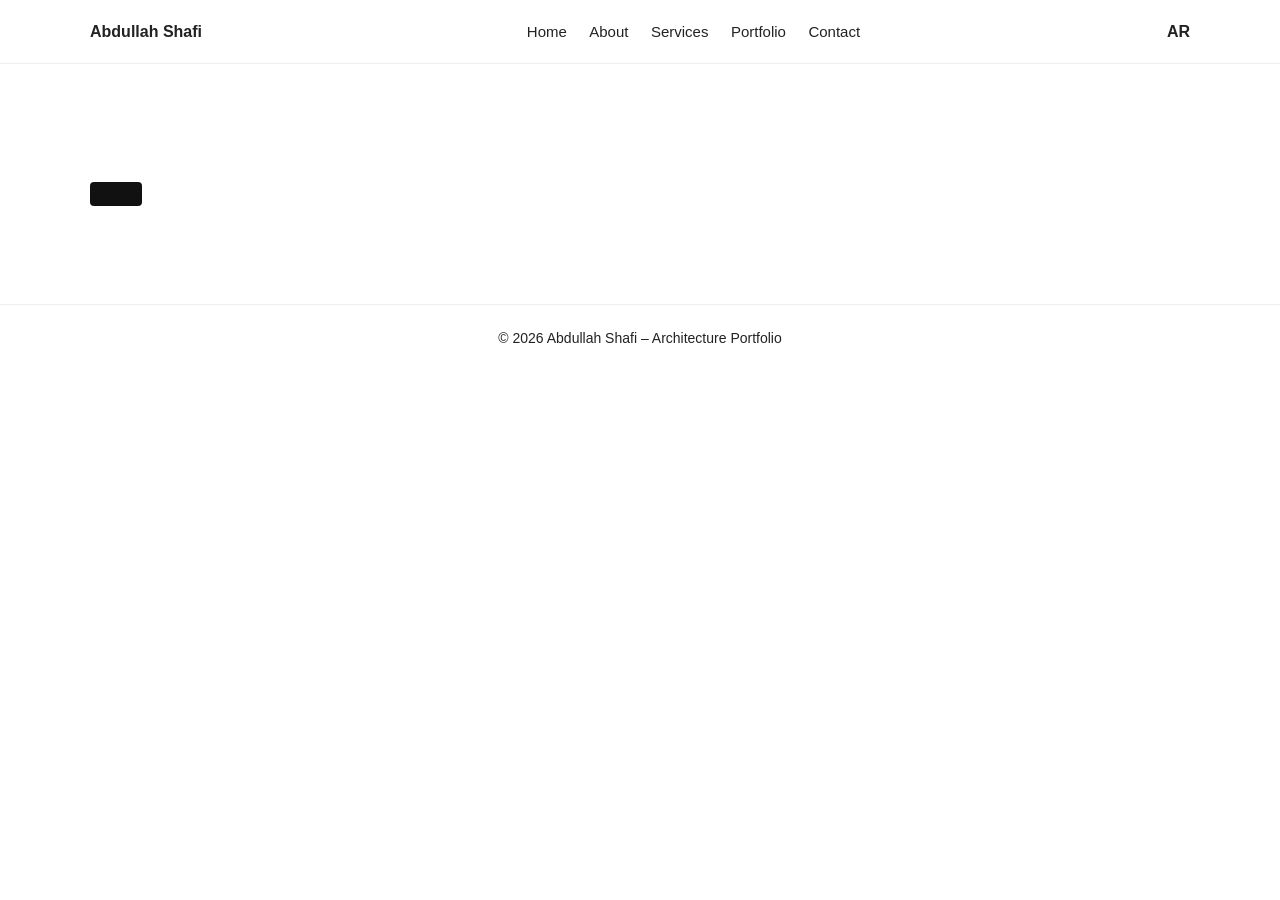
==== index.html @ 75d3f3c8 "Update index.html" ====
<!DOCTYPE html>
<html lang="en">
<head>
<meta charset="UTF-8">
<title>Abdullah Shafi | Architectural Engineer</title>
<meta name="viewport" content="width=device-width, initial-scale=1.0">
<meta name="description" content="Professional Architectural Engineer Portfolio">
<link rel="stylesheet" href="style.css">
</head>
<body>

<header>
<div class="container nav">
<strong>Abdullah Shafi</strong>
<nav>
<a href="index.html">Home</a>
<a href="about.html">About</a>
<a href="services.html">Services</a>
<a href="portfolio.html">Portfolio</a>
<a href="contact.html">Contact</a>
</nav>
<div class="lang" onclick="toggleLang()">AR</div>
</div>
</header>

<section class="hero">
<div class="container">
<h1 data-en="Modern Architectural Design"
    data-ar="تصميم معماري حديث"></h1>

<p data-en="Architectural Engineer specialized in modern, high-end architectural and planning solutions."
   data-ar="مهندس معماري متخصص في الحلول المعمارية الحديثة والمتقدمة."></p>

<a href="portfolio.html" class="btn"
   data-en="View Portfolio"
   data-ar="عرض الأعمال"></a>
</div>
</section>

<footer>© 2026 Abdullah Shafi – Architecture Portfolio</footer>
<script src="main.js"></script>
</body>
</html>
---- style.css ----
*{
  margin:0;
  padding:0;
  box-sizing:border-box;
  font-family: "Segoe UI", Arial, sans-serif;
}

body{
  background:#fff;
  color:#222;
  line-height:1.7;
}

a{ text-decoration:none; color:inherit; }

.container{
  width:90%;
  max-width:1100px;
  margin:auto;
}

/* HEADER */
header{
  border-bottom:1px solid #eee;
  padding:18px 0;
}
.nav{
  display:flex;
  justify-content:space-between;
  align-items:center;
}
nav a{
  margin-left:18px;
  font-size:15px;
}
.lang{
  cursor:pointer;
  font-weight:600;
}

/* HERO */
.hero{
  padding:90px 0;
}
.hero h1{
  font-size:38px;
  margin-bottom:18px;
}
.hero p{
  max-width:650px;
  margin-bottom:28px;
}
.btn{
  background:#111;
  color:#fff;
  padding:12px 26px;
  border-radius:4px;
  display:inline-block;
}

/* SECTIONS */
section{
  padding:80px 0;
}
h2{
  font-size:30px;
  margin-bottom:25px;
}

/* GRID / CARDS */
.grid{
  display:grid;
  grid-template-columns:repeat(auto-fit,minmax(250px,1fr));
  gap:24px;
}
.card{
  border:1px solid #eee;
  padding:26px;
  border-radius:6px;
}

/* FOOTER */
footer{
  border-top:1px solid #eee;
  padding:22px;
  text-align:center;
  font-size:14px;
}

/* MOBILE */
@media(max-width:768px){
  nav{ display:none; }
  .hero h1{ font-size:26px; }
   }
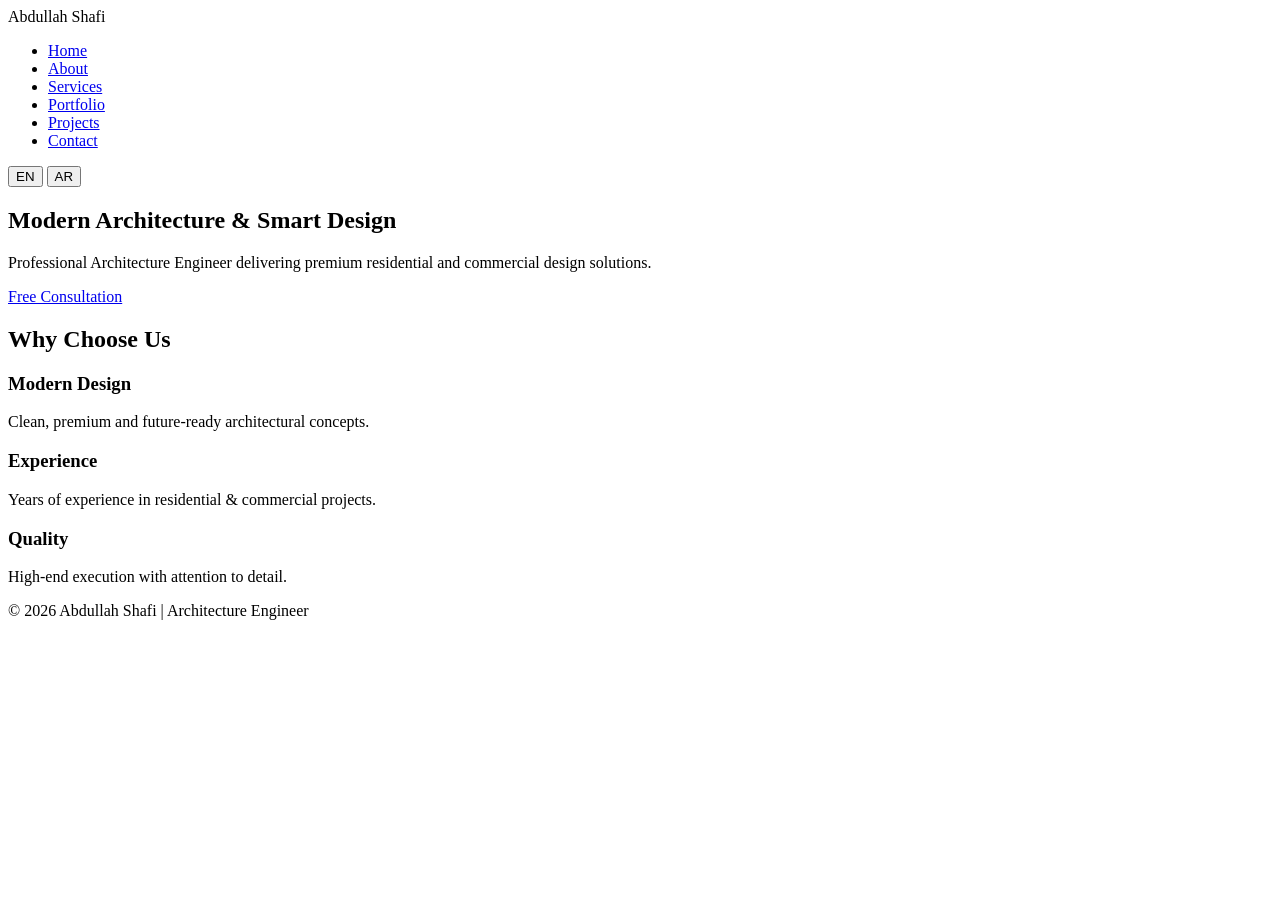
==== commit 2c06f16d: "Update index.html" ====
--- a/index.html
+++ b/index.html
@@ -1,43 +1,67 @@
 <!DOCTYPE html>
 <html lang="en">
 <head>
-<meta charset="UTF-8">
-<title>Abdullah Shafi | Architectural Engineer</title>
-<meta name="viewport" content="width=device-width, initial-scale=1.0">
-<meta name="description" content="Professional Architectural Engineer Portfolio">
-<link rel="stylesheet" href="style.css">
+    <meta charset="UTF-8">
+    <title>Abdullah Shafi | Architecture Engineer</title>
+    <meta name="description" content="Professional Architecture Engineer providing modern design and planning services.">
+    <meta name="viewport" content="width=device-width, initial-scale=1.0">
+
+    <link rel="stylesheet" href="css/style.css">
 </head>
 <body>
 
 <header>
-<div class="container nav">
-<strong>Abdullah Shafi</strong>
-<nav>
-<a href="index.html">Home</a>
-<a href="about.html">About</a>
-<a href="services.html">Services</a>
-<a href="portfolio.html">Portfolio</a>
-<a href="contact.html">Contact</a>
-</nav>
-<div class="lang" onclick="toggleLang()">AR</div>
-</div>
+    <nav>
+        <div class="logo">Abdullah Shafi</div>
+        <ul>
+            <li><a href="index.html">Home</a></li>
+            <li><a href="about.html">About</a></li>
+            <li><a href="services.html">Services</a></li>
+            <li><a href="portfolio.html">Portfolio</a></li>
+            <li><a href="projects.html">Projects</a></li>
+            <li><a href="contact.html">Contact</a></li>
+        </ul>
+
+        <div>
+            <button onclick="switchLang('en')">EN</button>
+            <button onclick="switchLang('ar')">AR</button>
+        </div>
+    </nav>
 </header>
 
 <section class="hero">
-<div class="container">
-<h1 data-en="Modern Architectural Design"
-    data-ar="تصميم معماري حديث"></h1>
-
-<p data-en="Architectural Engineer specialized in modern, high-end architectural and planning solutions."
-   data-ar="مهندس معماري متخصص في الحلول المعمارية الحديثة والمتقدمة."></p>
-
-<a href="portfolio.html" class="btn"
-   data-en="View Portfolio"
-   data-ar="عرض الأعمال"></a>
-</div>
+    <div>
+        <h1>Modern Architecture & Smart Design</h1>
+        <p>
+            Professional Architecture Engineer delivering premium residential
+            and commercial design solutions.
+        </p>
+        <a href="contact.html" class="btn">Free Consultation</a>
+    </div>
 </section>
 
-<footer>© 2026 Abdullah Shafi – Architecture Portfolio</footer>
-<script src="main.js"></script>
+<section>
+    <h2 class="section-title">Why Choose Us</h2>
+    <div class="cards">
+        <div class="card">
+            <h3>Modern Design</h3>
+            <p>Clean, premium and future-ready architectural concepts.</p>
+        </div>
+        <div class="card">
+            <h3>Experience</h3>
+            <p>Years of experience in residential & commercial projects.</p>
+        </div>
+        <div class="card">
+            <h3>Quality</h3>
+            <p>High-end execution with attention to detail.</p>
+        </div>
+    </div>
+</section>
+
+<footer>
+    © 2026 Abdullah Shafi | Architecture Engineer
+</footer>
+
+<script src="js/main.js"></script>
 </body>
-</html>
+    </html>
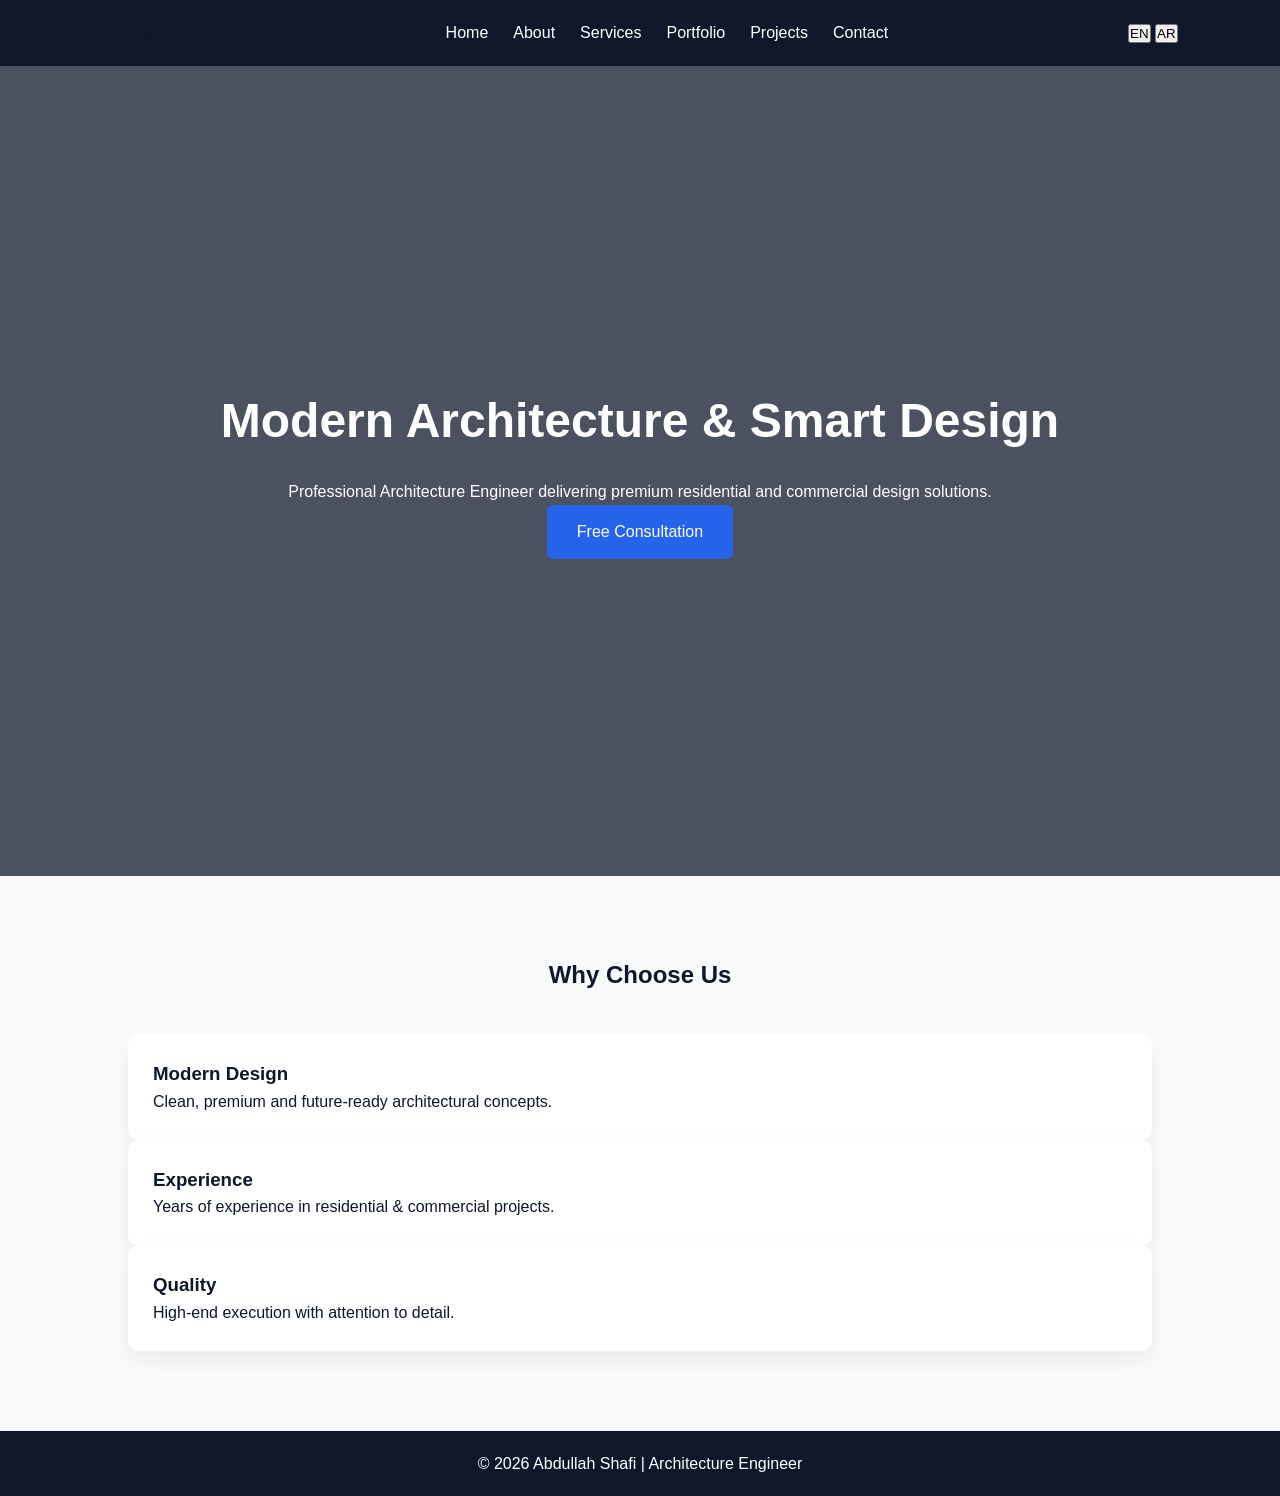
==== commit 179ab410: "Update index.html" ====
--- a/index.html
+++ b/index.html
@@ -6,7 +6,7 @@
     <meta name="description" content="Professional Architecture Engineer providing modern design and planning services.">
     <meta name="viewport" content="width=device-width, initial-scale=1.0">
 
-    <link rel="stylesheet" href="css/style.css">
+    <link rel="stylesheet" href="style.css">
 </head>
 <body>
 
@@ -62,6 +62,6 @@
     © 2026 Abdullah Shafi | Architecture Engineer
 </footer>
 
-<script src="js/main.js"></script>
+<script src=main.js"></script>
 </body>
     </html>
--- a/style.css
+++ b/style.css
@@ -0,0 +1,135 @@
+/* ===== RESET ===== */
+*{
+    margin:0;
+    padding:0;
+    box-sizing:border-box;
+}
+
+/* ===== Colors ===== */
+:root{
+    --black:#0f172a;
+    --blue:#2563eb;
+    --light:#f8fafc;
+    --white:#ffffff;
+}
+
+/* ===== Body ===== */
+body{
+    font-family: 'Poppins', sans-serif;
+    background:var(--white);
+    color:var(--black);
+    line-height:1.6;
+}
+
+/* ===== Navbar ===== */
+header{
+    background:var(--black);
+    padding:20px 8%;
+}
+
+nav{
+    display:flex;
+    justify-content:space-between;
+    align-items:center;
+}
+
+nav ul{
+    display:flex;
+    list-style:none;
+    gap:25px;
+}
+
+nav ul li a{
+    color:var(--white);
+    text-decoration:none;
+    font-weight:500;
+    transition:0.3s;
+}
+
+nav ul li a:hover{
+    color:var(--blue);
+}
+
+/* ===== Hero ===== */
+.hero{
+    height:90vh;
+    display:flex;
+    align-items:center;
+    justify-content:center;
+    text-align:center;
+    color:white;
+    background:
+    linear-gradient(rgba(15,23,42,0.75),rgba(15,23,42,0.75)),
+    url('https://images.unsplash.com/photo-1503387762-592deb58ef4e');
+    background-size:cover;
+    background-position:center;
+}
+
+.hero h1{
+    font-size:48px;
+    margin-bottom:20px;
+}
+
+.btn{
+    background:var(--blue);
+    padding:14px 30px;
+    color:white;
+    text-decoration:none;
+    border-radius:6px;
+    display:inline-block;
+    transition:0.3s;
+}
+
+.btn:hover{
+    background:#1d4ed8;
+}
+
+/* ===== Sections ===== */
+section{
+    padding:80px 10%;
+    background:var(--light);
+}
+
+h2{
+    text-align:center;
+    margin-bottom:40px;
+}
+
+/* ===== Cards ===== */
+.grid{
+    display:grid;
+    grid-template-columns:repeat(auto-fit,minmax(280px,1fr));
+    gap:30px;
+}
+
+.card{
+    background:white;
+    padding:25px;
+    border-radius:10px;
+    box-shadow:0 10px 25px rgba(0,0,0,0.06);
+    transition:0.3s;
+}
+
+.card:hover{
+    transform:translateY(-8px);
+}
+
+/* ===== Footer ===== */
+footer{
+    background:var(--black);
+    color:white;
+    text-align:center;
+    padding:20px;
+}
+
+/* ===== Responsive ===== */
+@media(max-width:768px){
+    .hero h1{
+        font-size:32px;
+    }
+
+    nav ul{
+        flex-direction:column;
+        gap:15px;
+    }
+    }
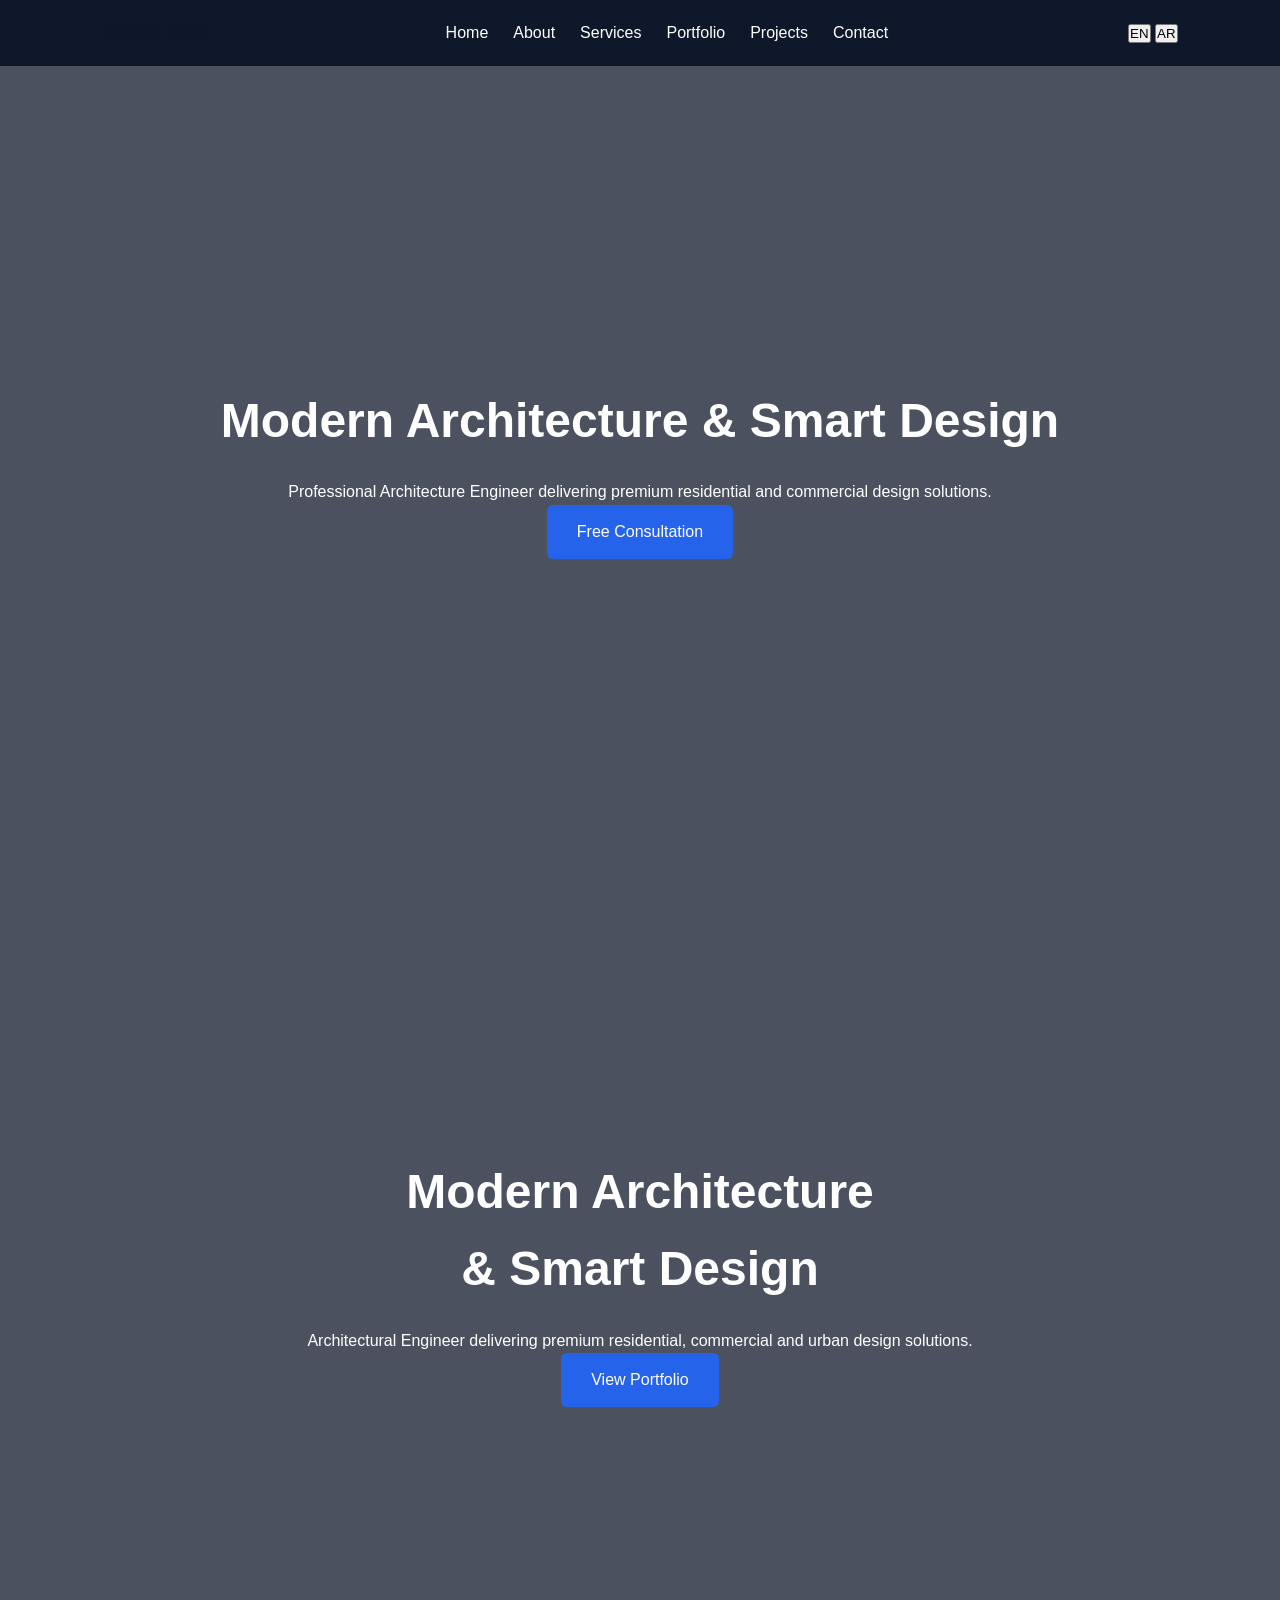
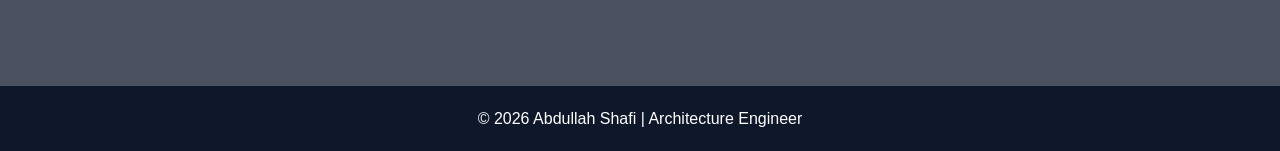
==== commit 0a0804ed: "Update index.html" ====
--- a/index.html
+++ b/index.html
@@ -40,21 +40,14 @@
     </div>
 </section>
 
-<section>
-    <h2 class="section-title">Why Choose Us</h2>
-    <div class="cards">
-        <div class="card">
-            <h3>Modern Design</h3>
-            <p>Clean, premium and future-ready architectural concepts.</p>
-        </div>
-        <div class="card">
-            <h3>Experience</h3>
-            <p>Years of experience in residential & commercial projects.</p>
-        </div>
-        <div class="card">
-            <h3>Quality</h3>
-            <p>High-end execution with attention to detail.</p>
-        </div>
+<section class="hero">
+    <div class="hero-content">
+        <h1>Modern Architecture<br> & Smart Design</h1>
+        <p>
+            Architectural Engineer delivering premium residential,
+            commercial and urban design solutions.
+        </p>
+        <a href="portfolio.html" class="btn">View Portfolio</a>
     </div>
 </section>
 
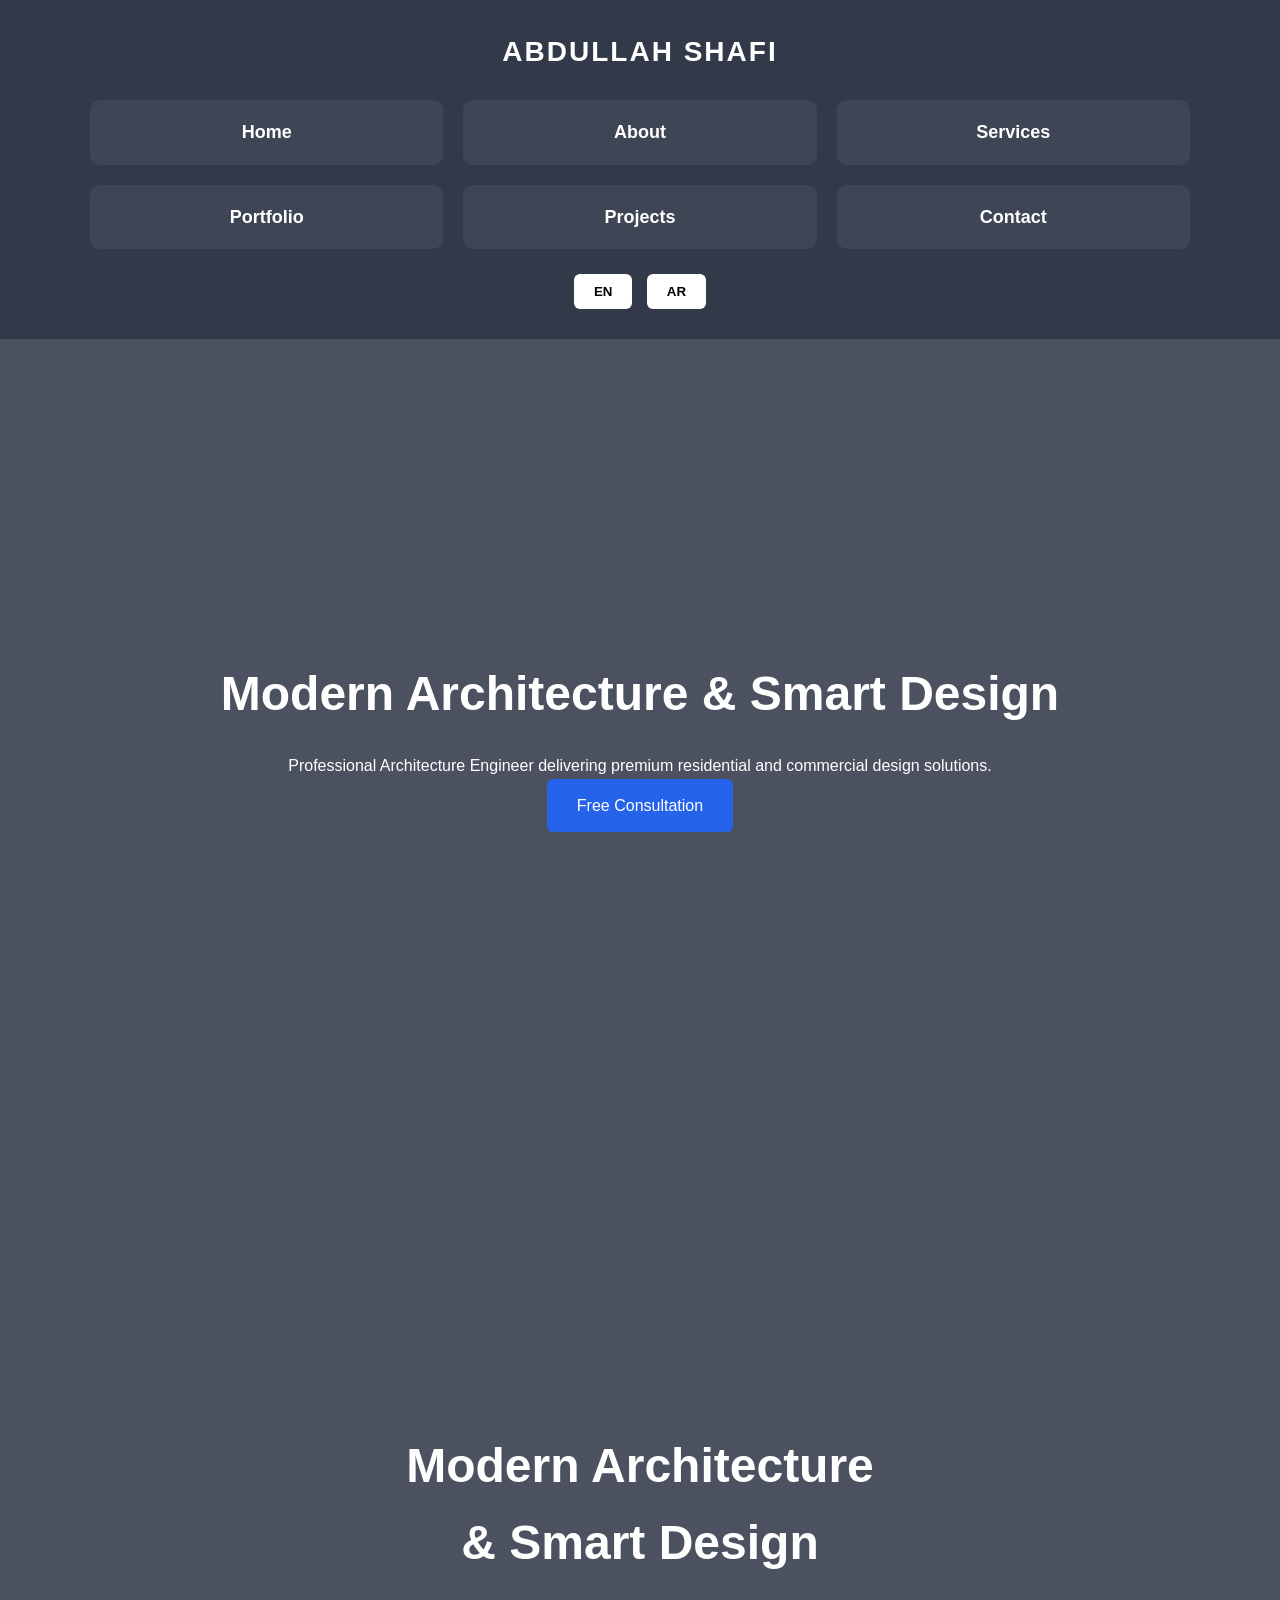
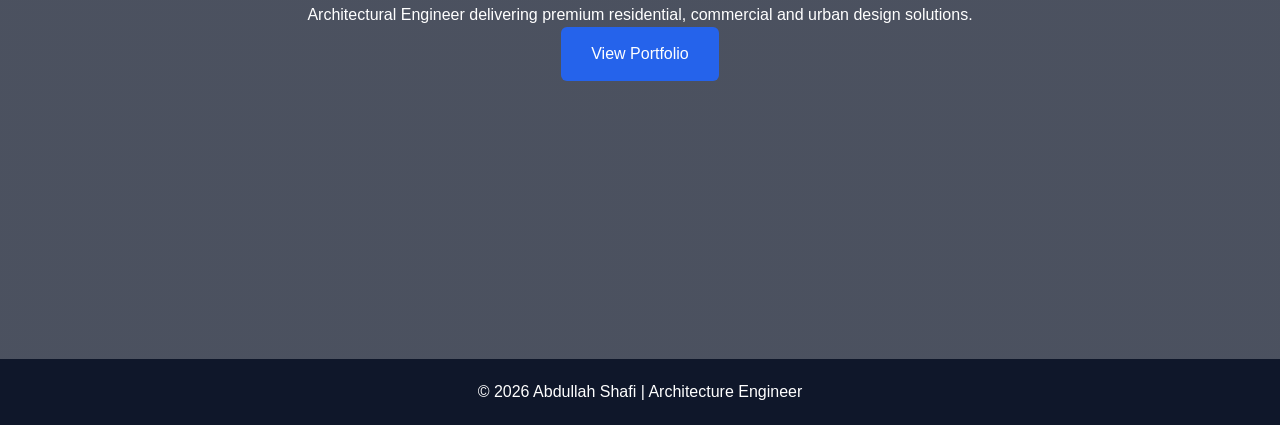
==== commit 8cba66b8: "Update index.html" ====
--- a/index.html
+++ b/index.html
@@ -10,23 +10,24 @@
 </head>
 <body>
 
-<header>
-    <nav>
-        <div class="logo">Abdullah Shafi</div>
-        <ul>
-            <li><a href="index.html">Home</a></li>
-            <li><a href="about.html">About</a></li>
-            <li><a href="services.html">Services</a></li>
-            <li><a href="portfolio.html">Portfolio</a></li>
-            <li><a href="projects.html">Projects</a></li>
-            <li><a href="contact.html">Contact</a></li>
-        </ul>
+<header class="lux-header">
+  <div class="nav-container">
+    <div class="logo">ABDULLAH SHAFI</div>
 
-        <div>
-            <button onclick="switchLang('en')">EN</button>
-            <button onclick="switchLang('ar')">AR</button>
-        </div>
-    </nav>
+    <ul class="lux-nav">
+      <li><a href="index.html">Home</a></li>
+      <li><a href="about.html">About</a></li>
+      <li><a href="services.html">Services</a></li>
+      <li><a href="portfolio.html">Portfolio</a></li>
+      <li><a href="projects.html">Projects</a></li>
+      <li><a href="contact.html">Contact</a></li>
+    </ul>
+
+    <div class="lang-switch">
+      <button onclick="switchLang('en')">EN</button>
+      <button onclick="switchLang('ar')">AR</button>
+    </div>
+  </div>
 </header>
 
 <section class="hero">
--- a/style.css
+++ b/style.css
@@ -21,34 +21,85 @@
     line-height:1.6;
 }
 
-/* ===== Navbar ===== */
-header{
-    background:var(--black);
-    padding:20px 8%;
-}
-
-nav{
-    display:flex;
-    justify-content:space-between;
-    align-items:center;
-}
-
-nav ul{
-    display:flex;
+/* ===== ULTRA LUXURY HEADER ===== */
+
+.lux-header{
+    background:rgba(15,23,42,0.85);
+    backdrop-filter:blur(12px);
+    padding:30px 5%;
+    text-align:center;
+}
+
+.nav-container{
+    max-width:1100px;
+    margin:auto;
+}
+
+.logo{
+    font-size:28px;
+    font-weight:700;
+    color:white;
+    letter-spacing:2px;
+    margin-bottom:25px;
+}
+
+/* ===== Grid Navigation ===== */
+
+.lux-nav{
+    display:grid;
+    grid-template-columns:repeat(3,1fr);
+    gap:20px;
     list-style:none;
-    gap:25px;
-}
-
-nav ul li a{
-    color:var(--white);
+    padding:0;
+}
+
+.lux-nav li a{
+    display:block;
+    padding:18px 0;
+    font-size:18px;
+    font-weight:600;
     text-decoration:none;
-    font-weight:500;
-    transition:0.3s;
-}
-
-nav ul li a:hover{
-    color:var(--blue);
-}
+    color:white;
+    background:rgba(255,255,255,0.06);
+    border-radius:10px;
+    transition:0.3s;
+}
+
+.lux-nav li a:hover{
+    background:#2563eb;
+    transform:translateY(-4px);
+    box-shadow:0 10px 25px rgba(0,0,0,0.3);
+}
+
+/* ===== Language Buttons ===== */
+
+.lang-switch{
+    margin-top:25px;
+}
+
+.lang-switch button{
+    padding:10px 20px;
+    border:none;
+    background:white;
+    margin:0 5px;
+    border-radius:6px;
+    font-weight:600;
+    cursor:pointer;
+    transition:0.3s;
+}
+
+.lang-switch button:hover{
+    background:#2563eb;
+    color:white;
+}
+
+/* ===== Responsive ===== */
+
+@media(max-width:768px){
+    .lux-nav{
+        grid-template-columns:repeat(2,1fr);
+    }
+    }
 
 /* ===== Hero ===== */
 .hero{
@@ -78,6 +129,49 @@
     border-radius:6px;
     display:inline-block;
     transition:0.3s;
+    /* ===== Premium Hero Upgrade ===== */
+
+.hero{
+    height:100vh;
+    display:flex;
+    align-items:center;
+    justify-content:center;
+    text-align:center;
+    background:
+    linear-gradient(rgba(15,23,42,0.75),rgba(15,23,42,0.75)),
+    url('https://images.unsplash.com/photo-1487958449943-2429e8be8625');
+    background-size:cover;
+    background-position:center;
+    color:white;
+    padding:0 20px;
+}
+
+.hero-content h1{
+    font-size:52px;
+    font-weight:600;
+    margin-bottom:20px;
+}
+
+.hero-content p{
+    font-size:18px;
+    margin-bottom:30px;
+    opacity:0.9;
+}
+
+.btn{
+    background:#2563eb;
+    padding:14px 32px;
+    border-radius:6px;
+    text-decoration:none;
+    color:white;
+    font-weight:500;
+    transition:0.3s;
+}
+
+.btn:hover{
+    background:#1e40af;
+    transform:translateY(-3px);
+                    }
 }
 
 .btn:hover{
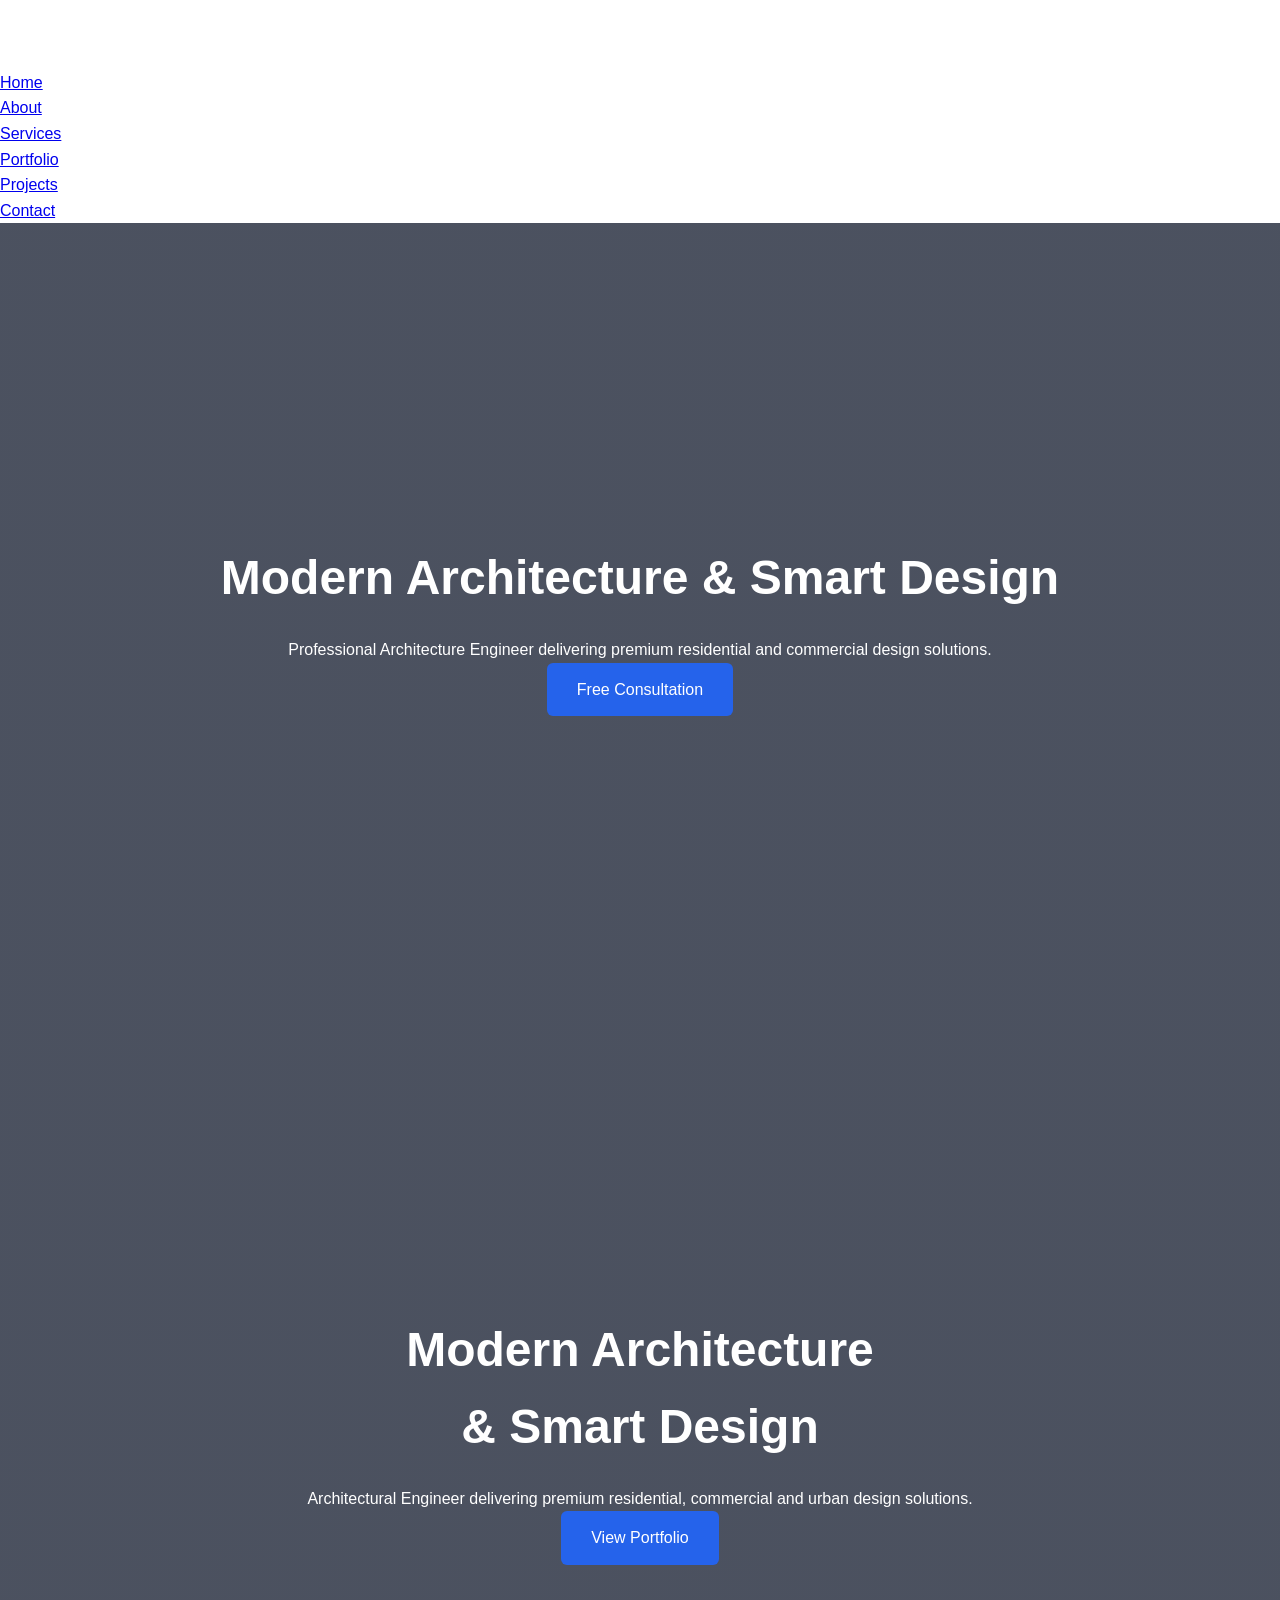
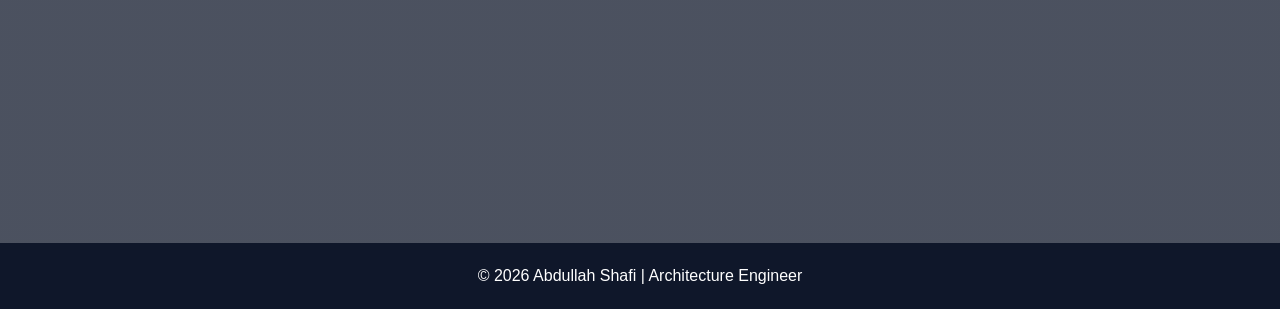
==== commit e26ac777: "Update index.html" ====
--- a/index.html
+++ b/index.html
@@ -10,24 +10,21 @@
 </head>
 <body>
 
-<header class="lux-header">
-  <div class="nav-container">
-    <div class="logo">ABDULLAH SHAFI</div>
+<header class="main-header">
+    <div class="container">
+        <h1 class="logo">Abdullah Shafi</h1>
 
-    <ul class="lux-nav">
-      <li><a href="index.html">Home</a></li>
-      <li><a href="about.html">About</a></li>
-      <li><a href="services.html">Services</a></li>
-      <li><a href="portfolio.html">Portfolio</a></li>
-      <li><a href="projects.html">Projects</a></li>
-      <li><a href="contact.html">Contact</a></li>
-    </ul>
-
-    <div class="lang-switch">
-      <button onclick="switchLang('en')">EN</button>
-      <button onclick="switchLang('ar')">AR</button>
+        <nav>
+            <ul class="nav-grid">
+                <li><a href="index.html">Home</a></li>
+                <li><a href="about.html">About</a></li>
+                <li><a href="services.html">Services</a></li>
+                <li><a href="portfolio.html">Portfolio</a></li>
+                <li><a href="projects.html">Projects</a></li>
+                <li><a href="contact.html">Contact</a></li>
+            </ul>
+        </nav>
     </div>
-  </div>
 </header>
 
 <section class="hero">
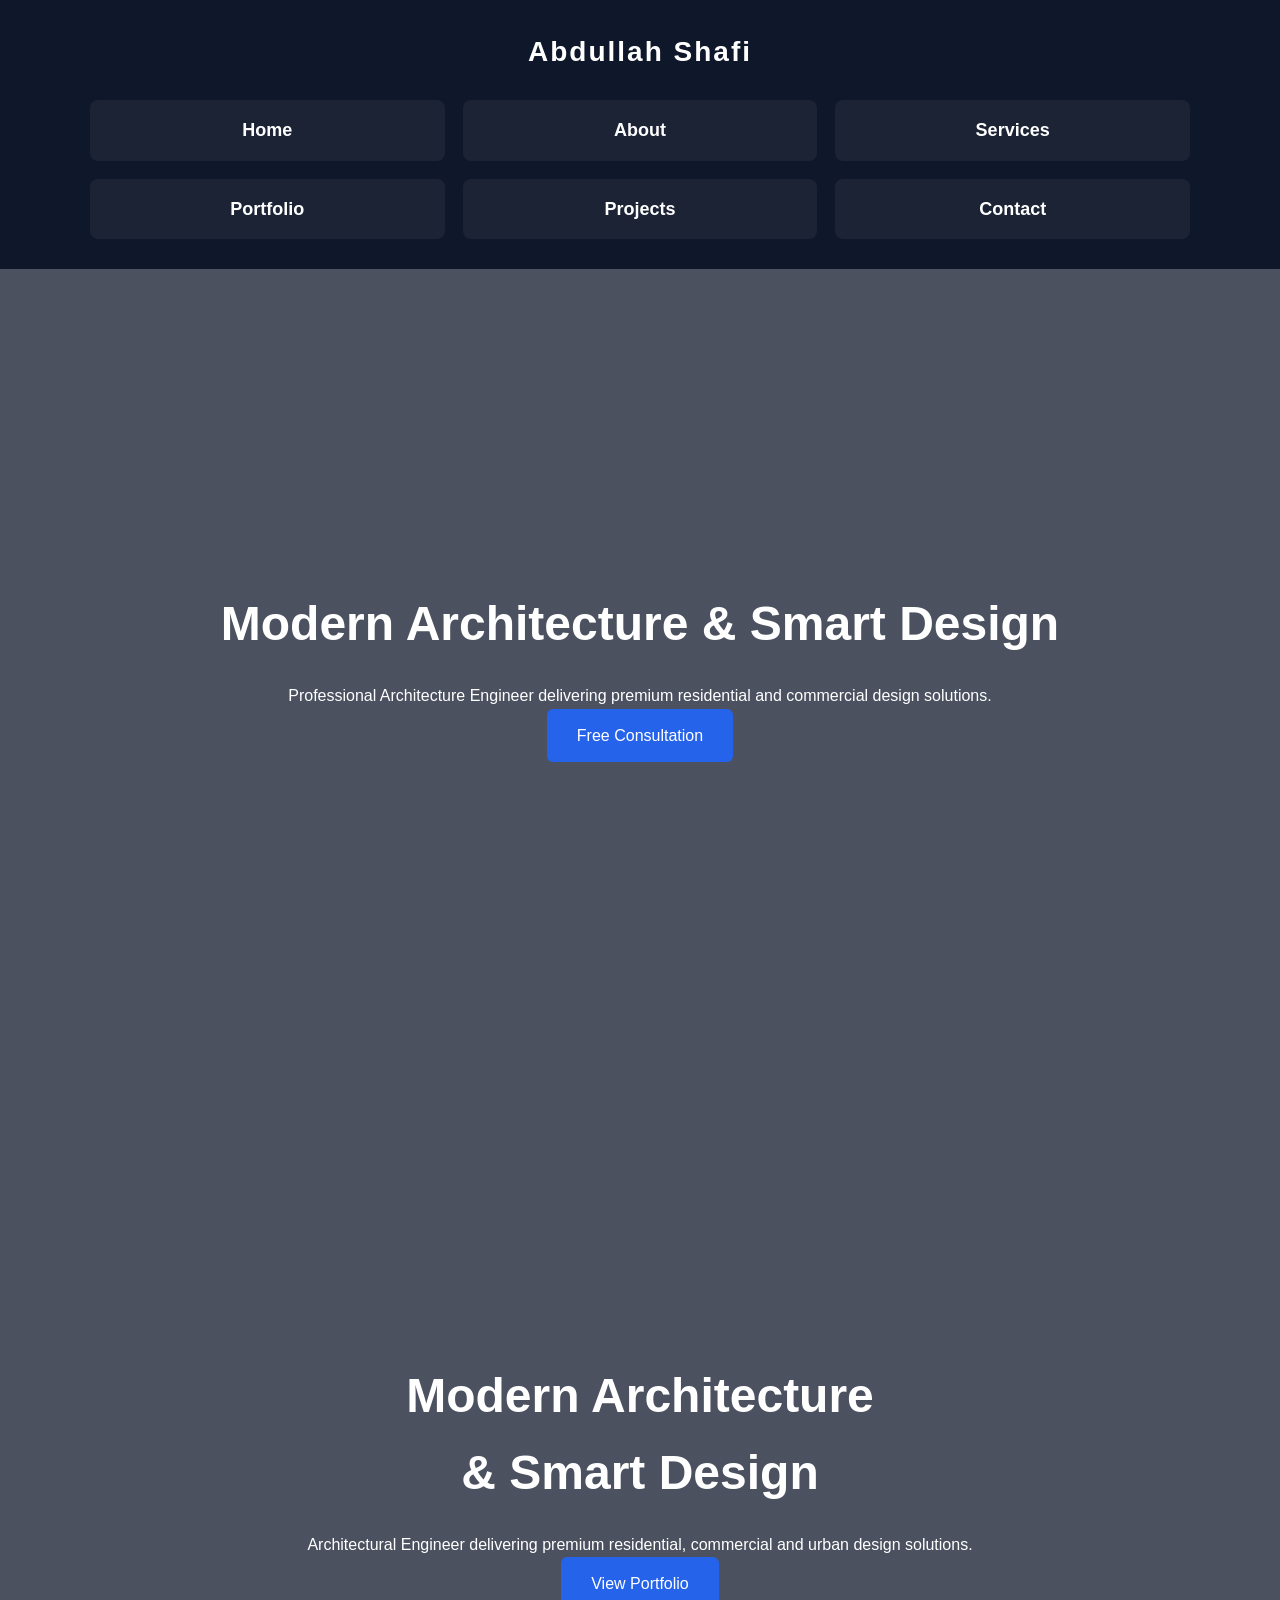
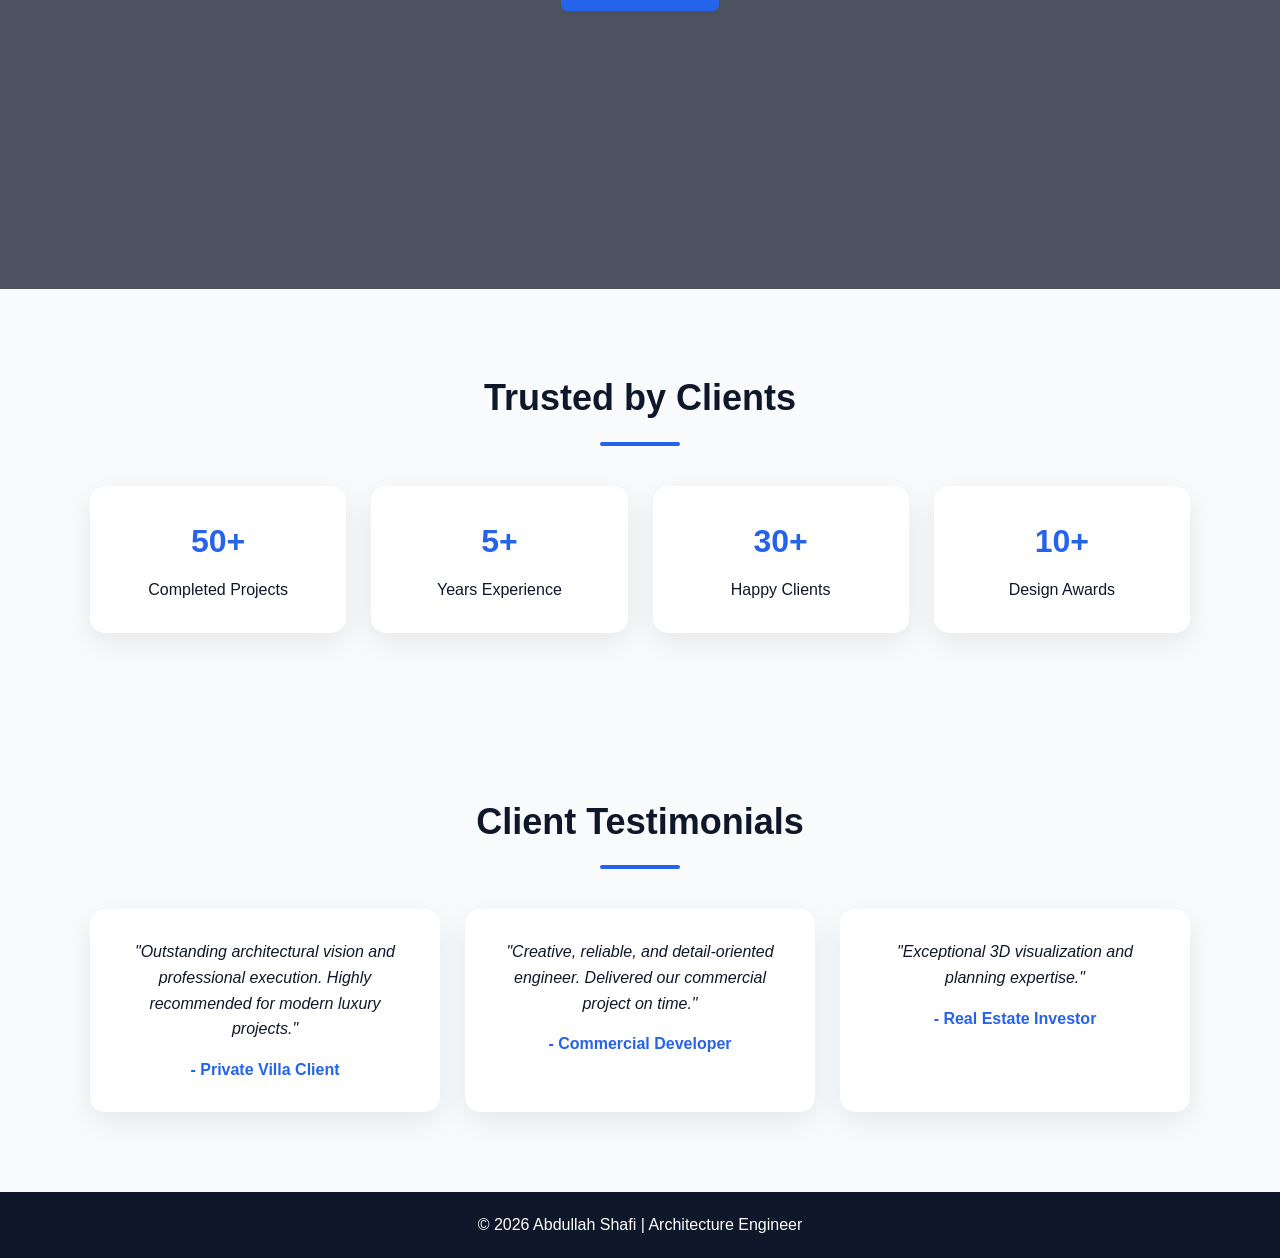
==== commit 2bdb683d: "Update index.html" ====
--- a/index.html
+++ b/index.html
@@ -36,7 +36,7 @@
         </p>
         <a href="contact.html" class="btn">Free Consultation</a>
     </div>
-</section>
+</section>    
 
 <section class="hero">
     <div class="hero-content">
@@ -48,7 +48,65 @@
         <a href="portfolio.html" class="btn">View Portfolio</a>
     </div>
 </section>
+    <section class="section">
+   <div class="container">
+      <h2>Trusted by Clients</h2>
 
+      <div class="stats-grid">
+         <div class="stat-box">
+            <div class="stat-number">50+</div>
+            <p>Completed Projects</p>
+         </div>
+
+         <div class="stat-box">
+            <div class="stat-number">5+</div>
+            <p>Years Experience</p>
+         </div>
+
+         <div class="stat-box">
+            <div class="stat-number">30+</div>
+            <p>Happy Clients</p>
+         </div>
+
+         <div class="stat-box">
+            <div class="stat-number">10+</div>
+            <p>Design Awards</p>
+         </div>
+      </div>
+   </div>
+    </section>
+    
+<section class="section">
+   <div class="container">
+      <h2>Client Testimonials</h2>
+
+      <div class="card-grid">
+         <div class="testimonial">
+            <p>
+               "Outstanding architectural vision and professional execution.
+               Highly recommended for modern luxury projects."
+            </p>
+            <h4>- Private Villa Client</h4>
+         </div>
+
+         <div class="testimonial">
+            <p>
+               "Creative, reliable, and detail-oriented engineer.
+               Delivered our commercial project on time."
+            </p>
+            <h4>- Commercial Developer</h4>
+         </div>
+
+         <div class="testimonial">
+            <p>
+               "Exceptional 3D visualization and planning expertise."
+            </p>
+            <h4>- Real Estate Investor</h4>
+         </div>
+      </div>
+   </div>
+</section>
+    
 <footer>
     © 2026 Abdullah Shafi | Architecture Engineer
 </footer>
--- a/style.css
+++ b/style.css
@@ -21,55 +21,52 @@
     line-height:1.6;
 }
 
-/* ===== ULTRA LUXURY HEADER ===== */
-
-.lux-header{
-    background:rgba(15,23,42,0.85);
-    backdrop-filter:blur(12px);
-    padding:30px 5%;
-    text-align:center;
-}
-
-.nav-container{
+/* ===== CLEAN PREMIUM HEADER ===== */
+
+.main-header{
+    background:#0f172a;
+    padding:30px 20px;
+}
+
+.container{
     max-width:1100px;
     margin:auto;
+    text-align:center;
 }
 
 .logo{
+    color:white;
     font-size:28px;
-    font-weight:700;
-    color:white;
+    margin-bottom:25px;
     letter-spacing:2px;
-    margin-bottom:25px;
-}
-
-/* ===== Grid Navigation ===== */
-
-.lux-nav{
+}
+
+.nav-grid{
     display:grid;
     grid-template-columns:repeat(3,1fr);
-    gap:20px;
+    gap:18px;
     list-style:none;
     padding:0;
 }
 
-.lux-nav li a{
+.nav-grid li a{
     display:block;
-    padding:18px 0;
+    padding:16px 0;
+    background:rgba(255,255,255,0.05);
+    color:white;
+    text-decoration:none;
     font-size:18px;
     font-weight:600;
-    text-decoration:none;
-    color:white;
-    background:rgba(255,255,255,0.06);
-    border-radius:10px;
-    transition:0.3s;
-}
-
-.lux-nav li a:hover{
+    border-radius:8px;
+    transition:0.3s;
+}
+
+.nav-grid li a:hover{
     background:#2563eb;
-    transform:translateY(-4px);
-    box-shadow:0 10px 25px rgba(0,0,0,0.3);
-}
+    transform:translateY(-3px);
+    }
+
+/
 
 /* ===== Language Buttons ===== */
 
@@ -227,3 +224,128 @@
         gap:15px;
     }
     }
+/* ===== PREMIUM PAGE SECTION ===== */
+
+.section{
+    padding:80px 20px;
+}
+
+.section h2{
+    font-size:36px;
+    margin-bottom:30px;
+    text-align:center;
+    color:var(--black);
+    position:relative;
+}
+
+.section h2::after{
+    content:"";
+    width:80px;
+    height:4px;
+    background:var(--blue);
+    display:block;
+    margin:15px auto 0;
+    border-radius:5px;
+}
+
+.card-grid{
+    display:grid;
+    grid-template-columns:repeat(3,1fr);
+    gap:25px;
+    margin-top:40px;
+}
+
+.card{
+    background:#ffffff;
+    padding:30px;
+    border-radius:15px;
+    box-shadow:0 10px 30px rgba(0,0,0,0.08);
+    transition:0.3s;
+}
+
+.card:hover{
+    transform:translateY(-10px);
+    box-shadow:0 15px 40px rgba(0,0,0,0.15);
+}
+
+.card h3{
+    margin-bottom:15px;
+    color:var(--blue);
+    }
+/* ===== TRUST SECTION ===== */
+
+.stats-grid{
+    display:grid;
+    grid-template-columns:repeat(4,1fr);
+    gap:25px;
+    margin-top:40px;
+    text-align:center;
+}
+
+.stat-box{
+    background:#ffffff;
+    padding:30px;
+    border-radius:15px;
+    box-shadow:0 10px 30px rgba(0,0,0,0.08);
+    transition:0.3s;
+}
+
+.stat-box:hover{
+    transform:translateY(-8px);
+}
+
+.stat-number{
+    font-size:32px;
+    font-weight:700;
+    color:var(--blue);
+    margin-bottom:10px;
+}
+
+.testimonial{
+    background:#ffffff;
+    padding:30px;
+    border-radius:15px;
+    box-shadow:0 10px 30px rgba(0,0,0,0.08);
+}
+
+.testimonial p{
+    font-style:italic;
+    margin-bottom:15px;
+}
+
+.testimonial h4{
+    color:var(--blue);
+        }
+/* ===== ABOUT PROFESSIONAL SECTION ===== */
+
+.profile-grid{
+    display:grid;
+    grid-template-columns:1fr 2fr;
+    gap:40px;
+    align-items:center;
+    margin-top:40px;
+}
+
+.profile-img img{
+    width:100%;
+    border-radius:20px;
+    box-shadow:0 15px 40px rgba(0,0,0,0.15);
+}
+
+.profile-content h3{
+    font-size:26px;
+    margin-bottom:15px;
+    color:var(--blue);
+}
+
+.profile-content p{
+    margin-bottom:15px;
+}
+
+/* Responsive */
+@media(max-width:768px){
+    .profile-grid{
+        grid-template-columns:1fr;
+        text-align:center;
+    }
+    }
